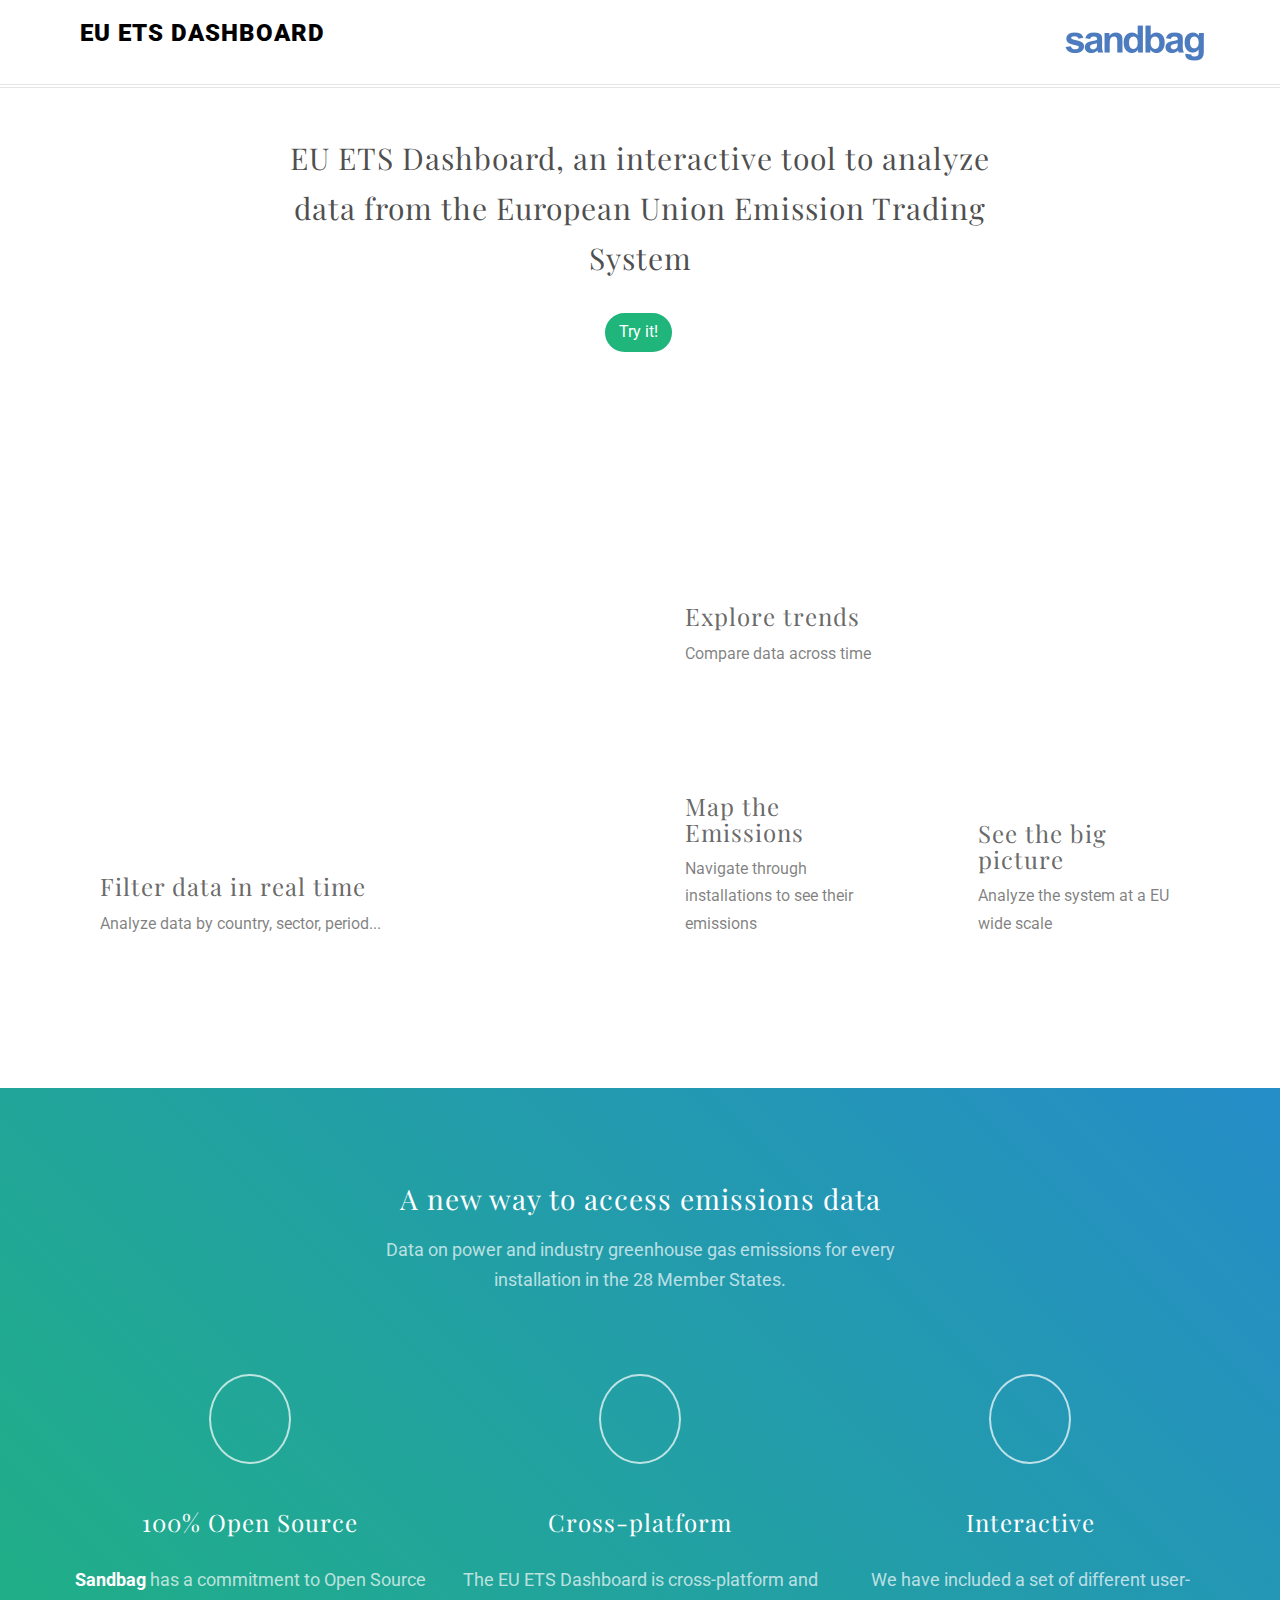
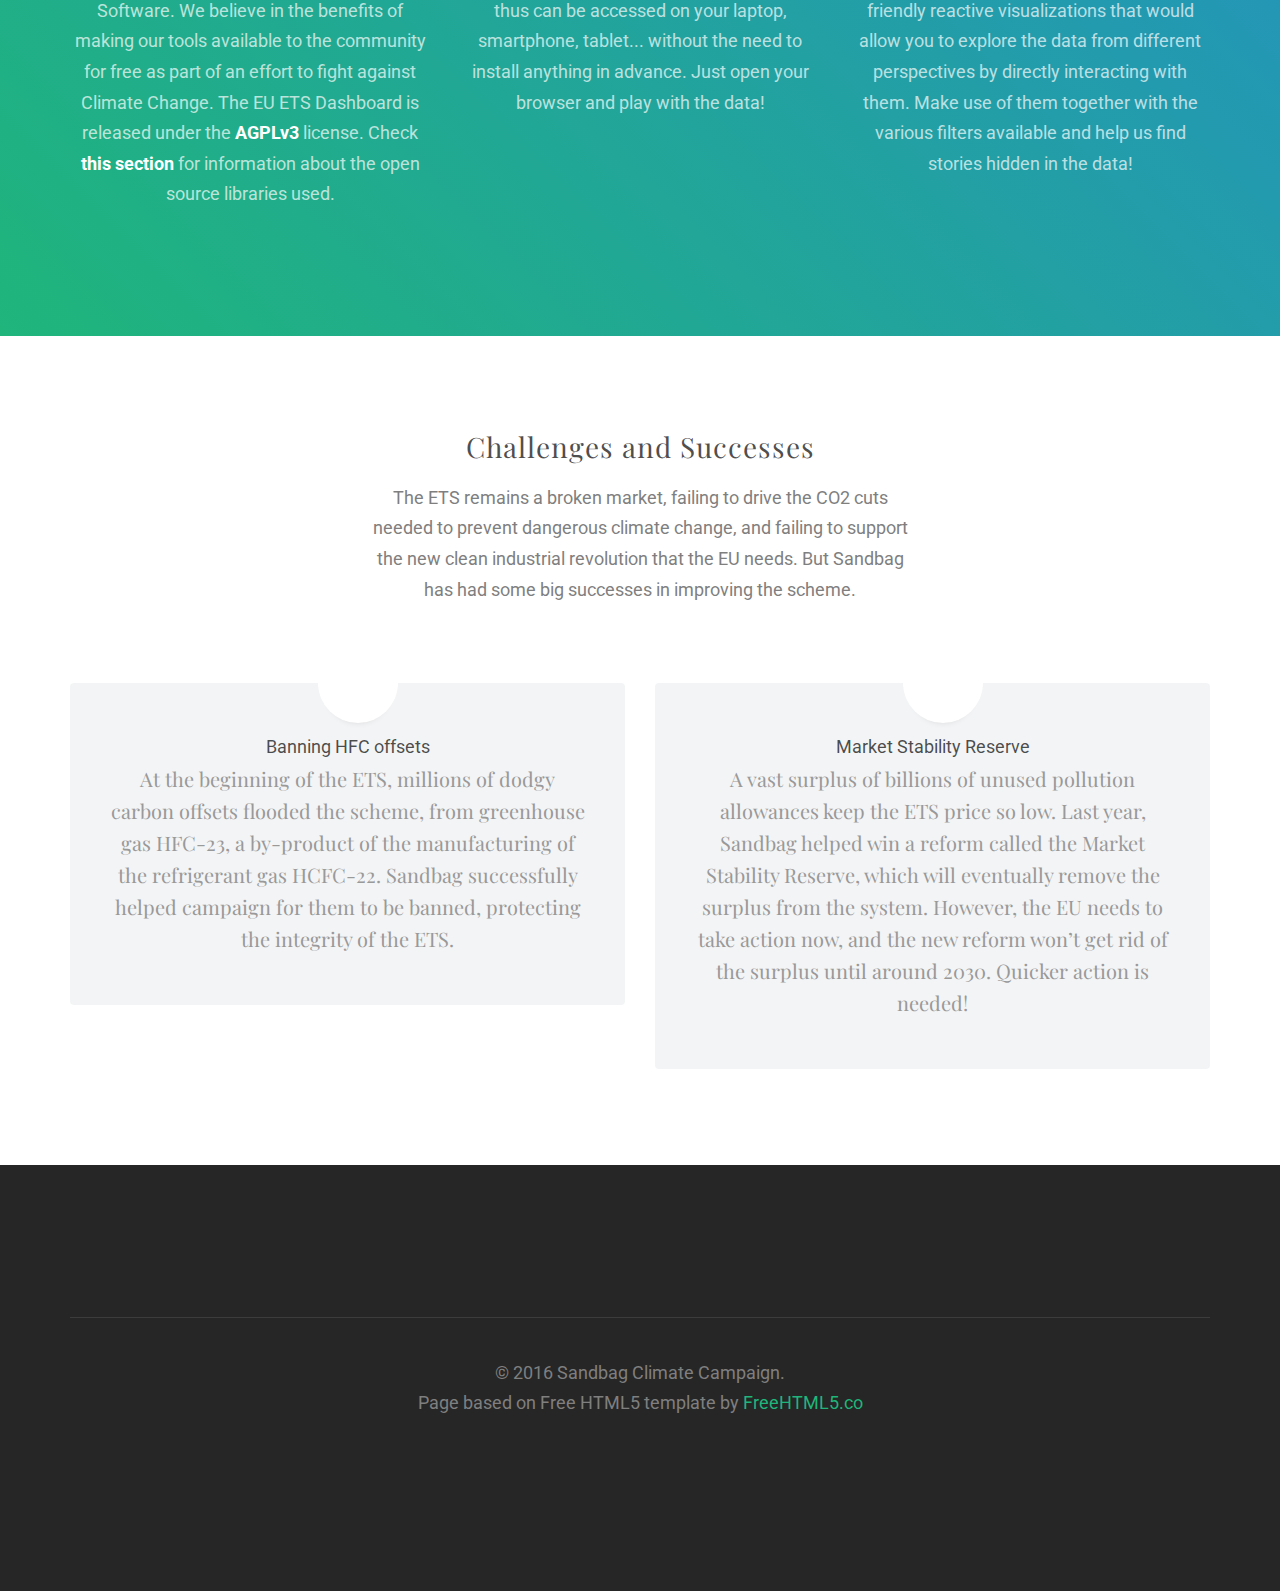
==== index.html @ cc15dbc5 "minor fix" ====
<!DOCTYPE html>
<html class="no-js">
	<head>
	<meta charset="utf-8">
	<meta http-equiv="X-UA-Compatible" content="IE=edge">
	<title>Sandbag EU ETS Dashboard</title>
	<meta name="viewport" content="width=device-width, initial-scale=1">
	<meta name="author" content="Pablo Pareja Tobes" />


  	<!-- Facebook and Twitter integration -->
	<meta property="og:title" content=""/>
	<meta property="og:image" content=""/>
	<meta property="og:url" content=""/>
	<meta property="og:site_name" content=""/>
	<meta property="og:description" content=""/>
	<meta name="twitter:title" content="" />
	<meta name="twitter:image" content="" />
	<meta name="twitter:url" content="" />
	<meta name="twitter:card" content="" />

	<!-- Place favicon.ico and apple-touch-icon.png in the root directory -->
	<link rel="shortcut icon" href="favicon.ico">

	<link href='https://fonts.googleapis.com/css?family=Roboto:400,100,300,700,900' rel='stylesheet' type='text/css'>

	<link href="https://fonts.googleapis.com/css?family=Playfair+Display:400,700" rel="stylesheet">
	
	<!-- Animate.css -->
	<link rel="stylesheet" href="./css/animate.css">
	<!-- Icomoon Icon Fonts-->
	<link rel="stylesheet" href="./css/icomoon.css">
	<!-- Simple Line Icons -->
	<link rel="stylesheet" href="./css/simple-line-icons.css">
	<!-- Bootstrap  -->
	<link rel="stylesheet" href="./css/bootstrap.css">
	<!-- Theme style  -->
	<link rel="stylesheet" href="./css/dashboard_index.css">
        
    <!-- Custom Fonts -->
    <link href="./css/font-awesome.min.css" rel="stylesheet" type="text/css">

	<!-- Modernizr JS -->
	<script src="./js/modernizr-2.6.2.min.js"></script>
	<!-- FOR IE9 below -->
	<!--[if lt IE 9]>
	<script src="js/respond.min.js"></script>
	<![endif]-->

	</head>
	<body>
	
	
	<div id="fh5co-page">
	<header id="fh5co-header" role="banner">
		<div class="container">
			<div class="header-inner">
				<h1><a href="http://sandbag-climate.github.io/EU_ETS_Dashboard.html">EU ETS Dashboard</a></h1>
				<nav role="navigation">
					<ul class="nav navbar-nav navbar-right" >
                          <a href="https://twitter.com/sandbagorguk" style="color: #0066cc;"><i class="fa fa-twitter fa-lg fa-fw"></i></a>
                          <a href="https://github.com/sandbag-climate/sandbag-climate.github.io" style="color: #0066cc;"><i class="fa fa-github fa-lg fa-fw"></i></a>
                          <a href="http://www.sandbag.org.uk"><img src="images/sandbag_logo_small.png"/></a>
                    </ul> 
				</nav>
			</div>
		</div>
	</header>
	<div id="fh5co-intro-section">
		<div class="container">
			<div class="row">
				<div class="col-md-8 col-md-offset-2 text-center">
					<h2>EU ETS Dashboard, an interactive tool to analyze data from the European Union Emission Trading System</h2>
                    <button type="button" class="btn btn-primary" onclick="window.location.href='http://sandbag-climate.github.io/EU_ETS_Dashboard.html'">Try it!</button>
				</div>
			</div>
		</div>
	</div>
	<div id="fh5co-featured-section">
		<div class="container">
			<div class="row">
				<div class="col-md-6">
					<a href="#" class="featured-grid" style="background-image: url(./images/dashboard_country_sector_chart.png);">
						<div class="desc">
							<h3>Filter data in real time</h3>
							<span>Analyze data by country, sector, period...</span>
						</div>
					</a>
				</div>
				<div class="col-md-6">
					<a href="#" class="featured-grid featured-grid-2" style="background-image: url(./images/dashboard_line_chart.png);">
						<div class="desc">
							<h3>Explore trends</h3>
							<span>Compare data across time</span>
						</div>
					</a>
					<div class="row">
						<div class="col-md-6">
							<a href="#" class="featured-grid featured-grid-2" style="background-image: url(./images/dashboard_map1.png);">
								<div class="desc">
									<h3>Map the Emissions</h3>
									<span>Navigate through installations to see their emissions</span>
								</div>
							</a>
						</div>
						<div class="col-md-6">
							<a href="#" class="featured-grid featured-grid-2" style="background-image: url(./images/dashboard_eu_wide_chart.png);">
								<div class="desc">
									<h3>See the big picture</h3>
									<span>Analyze the system at a EU wide scale</span>
								</div>
							</a>
						</div>
					</div>
				</div>
			</div>
		</div>
	</div>
	<div id="fh5co-services-section">
		<div class="container">
			<div class="row">
				<div class="col-md-6 col-md-offset-3 text-center fh5co-heading">
					<h2>A new way to access emissions data</h2>
					<p>Data on power and industry greenhouse gas emissions for every installation in the 28 Member States. </p>
				</div>
			</div>
			<div class="row">
				<div class="col-md-4 services-inner text-center">
					<span><i class="fa fa-users"></i></i></span>
					<h3>100% Open Source</h3>
					<p><a href="http://www.sandbag.org.uk"><strong>Sandbag</strong></a> has a commitment to Open Source Software. We believe in the benefits of making our tools available to the community for free as part of an effort to fight against Climate Change. The EU ETS Dashboard is released under the <a href="https://www.gnu.org/licenses/agpl-3.0.en.html"><strong>AGPLv3</strong></a> license.
                    Check <a href="os_technologies.html"><strong>this section</strong></a> for information about the open source libraries used.</p>
				</div>
				<div class="col-md-4 services-inner text-center">
					<span><i class="fa fa-recycle"></i></span>
					<h3>Cross-platform</h3>
					<p>The EU ETS Dashboard is cross-platform and thus can be accessed on your laptop, smartphone, tablet... without the need to install anything in advance. Just open your browser and play with the data!</p>
				</div>
				<div class="col-md-4 services-inner text-center">
					<span><i class="fa fa-hand-pointer-o"></i></span>
					<h3>Interactive</h3>
					<p>We have included a set of different user-friendly reactive visualizations that would allow you to explore the data from different perspectives by directly interacting with them. Make use of them together with the various filters available and help us find stories hidden in the data!</p>
				</div>
			</div>
		</div>
	</div>	
	<div id="fh5co-client-section">
		<div class="container">
			<div class="row">
				<div class="col-md-6 col-md-offset-3 text-center fh5co-heading">
					<h2>Challenges and Successes</h2>
					<p>The ETS remains a broken market, failing to drive the CO2 cuts needed to prevent dangerous climate change, and failing to support the new clean industrial revolution that the EU needs. But Sandbag has had some big successes in improving the scheme.</p>
				</div>
			</div>
			<div class="row">
				<div class="col-md-6 text-center">
					<div class="testimony">
						<span class="quote"><i class="icon-quote-right"></i></span>
						<blockquote>
                            <span>Banning HFC offsets</span>
							<p>At the beginning of the ETS, millions of dodgy carbon offsets flooded the scheme, from greenhouse gas HFC-23, a by-product of the manufacturing of the refrigerant gas HCFC-22. Sandbag successfully helped campaign for them to be banned, protecting the integrity of the ETS.</p>						
						</blockquote>
					</div>
				</div>
				<div class="col-md-6 text-center">
					<div class="testimony">
						<span class="quote"><i class="icon-quote-right"></i></span>
						<blockquote>
                            <span>Market Stability Reserve</span>
							<p>A vast surplus of billions of unused pollution allowances keep the ETS price so low. Last year, Sandbag helped win a reform called the Market Stability Reserve, which will eventually remove the surplus from the system. However, the EU needs to take action now, and the new reform won’t get rid of the surplus until around 2030. Quicker action is needed!</p>							
						</blockquote>
					</div>
				</div>
			</div>
		</div>
	</div>
	
	<footer id="fh5co-footer" role="contentinfo">
	
		<div class="container">		
			
			<div class="col-md-12 fh5co-copyright text-center">
                <p>&copy; 2016 Sandbag Climate Campaign.<span>Page based on Free HTML5 template by <a href="http://freehtml5.co/" target="_blank">FreeHTML5.co</a></span></p>	
			</div>
			
		</div>
	</footer>
	</div>
	
	
	<!-- jQuery -->
	<script src="./js/jquery-1.9.1.min.js"></script>
	<!-- jQuery Easing -->
	<script src="./js/jquery.easing.1.3.js"></script>
	<!-- Bootstrap -->
	<script src="./js/bootstrap.js"></script>
	<!-- Waypoints -->
	<script src="./js/jquery.waypoints.min.js"></script>

    <script>
        ;(function () {

        'use strict';



        var isMobile = {
            Android: function() {
                return navigator.userAgent.match(/Android/i);
            },
                BlackBerry: function() {
                return navigator.userAgent.match(/BlackBerry/i);
            },
                iOS: function() {
                return navigator.userAgent.match(/iPhone|iPad|iPod/i);
            },
                Opera: function() {
                return navigator.userAgent.match(/Opera Mini/i);
            },
                Windows: function() {
                return navigator.userAgent.match(/IEMobile/i);
            },
                any: function() {
                return (isMobile.Android() || isMobile.BlackBerry() || isMobile.iOS() || isMobile.Opera() || isMobile.Windows());
            }
        };

        var fullHeight = function() {

            if ( !isMobile.any() ) {
                $('.js-fullheight').css('height', $(window).height());
                $(window).resize(function(){
                    $('.js-fullheight').css('height', $(window).height());
                });
            }

        };


        var centerBlock = function() {
            $('.fh5co-section-with-image .fh5co-box').css('margin-top', -($('.fh5co-section-with-image .fh5co-box').outerHeight()/2));
            $(window).resize(function(){
                $('.fh5co-section-with-image .fh5co-box').css('margin-top', -($('.fh5co-section-with-image .fh5co-box').outerHeight()/2));
            });
        };

        var responseHeight = function() {
            setTimeout(function(){
                $('.js-responsive > .v-align').css('height', $('.js-responsive > img').height());
            }, 1);

            $(window).resize(function(){
                setTimeout(function(){
                    $('.js-responsive > .v-align').css('height', $('.js-responsive > img').height());
                }, 1);
            })
        };


        var mobileMenuOutsideClick = function() {

            $(document).click(function (e) {
            var container = $("#fh5co-offcanvas, .js-fh5co-nav-toggle");
            if (!container.is(e.target) && container.has(e.target).length === 0) {

                if ( $('body').hasClass('offcanvas-visible') ) {

                    $('body').removeClass('offcanvas-visible');
                    $('.js-fh5co-nav-toggle').removeClass('active');

                }


            }
            });

        };


        var offcanvasMenu = function() {
            $('body').prepend('<div id="fh5co-offcanvas" />');
            $('#fh5co-offcanvas').prepend('<ul id="fh5co-side-links">');
            $('body').prepend('<a href="#" class="js-fh5co-nav-toggle fh5co-nav-toggle"><i></i></a>');
            $('#fh5co-offcanvas').append($('#fh5co-header nav').clone());
        };


        var burgerMenu = function() {

            $('body').on('click', '.js-fh5co-nav-toggle', function(event){
                var $this = $(this);

                $('body').toggleClass('fh5co-overflow offcanvas-visible');
                $this.toggleClass('active');
                event.preventDefault();

            });

            $(window).resize(function() {
                if ( $('body').hasClass('offcanvas-visible') ) {
                $('body').removeClass('offcanvas-visible');
                $('.js-fh5co-nav-toggle').removeClass('active');
               }
            });

            $(window).scroll(function(){
                if ( $('body').hasClass('offcanvas-visible') ) {
                $('body').removeClass('offcanvas-visible');
                $('.js-fh5co-nav-toggle').removeClass('active');
               }
            });

        };


        var toggleBtnColor = function() {
            if ( $('#fh5co-hero').length > 0 ) {	
                $('#fh5co-hero').waypoint( function( direction ) {
                    if( direction === 'down' ) {
                        $('.fh5co-nav-toggle').addClass('dark');
                    }
                } , { offset: - $('#fh5co-hero').height() } );

                $('#fh5co-hero').waypoint( function( direction ) {
                    if( direction === 'up' ) {
                        $('.fh5co-nav-toggle').removeClass('dark');
                    }
                } , { 
                    offset:  function() { return -$(this.element).height() + 0; }
                } );
            }
        };



        var contentWayPoint = function() {
            var i = 0;
            $('.animate-box').waypoint( function( direction ) {

                if( direction === 'down' && !$(this.element).hasClass('animated') ) {

                    i++;

                    $(this.element).addClass('item-animate');
                    setTimeout(function(){

                        $('body .animate-box.item-animate').each(function(k){
                            var el = $(this);
                            setTimeout( function () {
                                var effect = el.data('animate-effect');
                                if ( effect === 'fadeIn') {
                                    el.addClass('fadeIn animated');
                                } else if ( effect === 'fadeInLeft') {
                                    el.addClass('fadeInLeft animated');
                                } else if ( effect === 'fadeInRight') {
                                    el.addClass('fadeInRight animated');
                                } else {
                                    el.addClass('fadeInUp animated');
                                }

                                el.removeClass('item-animate');
                            },  k * 200, 'easeInOutExpo' );
                        });

                    }, 100);

                }

            } , { offset: '85%' } );
        };




        $(function(){
            fullHeight();
            centerBlock();
            responseHeight()
            mobileMenuOutsideClick();
            offcanvasMenu();
            burgerMenu();
            toggleBtnColor();
            contentWayPoint();
        });
            
        //---Google Analytics----
          (function(i,s,o,g,r,a,m){i['GoogleAnalyticsObject']=r;i[r]=i[r]||function(){
          (i[r].q=i[r].q||[]).push(arguments)},i[r].l=1*new Date();a=s.createElement(o),
          m=s.getElementsByTagName(o)[0];a.async=1;a.src=g;m.parentNode.insertBefore(a,m)
          })(window,document,'script','https://www.google-analytics.com/analytics.js','ga');

          ga('create', 'UA-81304709-1', 'auto');
          ga('send', 'pageview');
        //-------------------------------


    }());    
    </script>
	</body>
</html>
---- css/dashboard_index.css ----
@font-face {
  font-family: 'icomoon';
  src: url("../fonts/icomoon/icomoon.eot?srf3rx");
  src: url("../fonts/icomoon/icomoon.eot?srf3rx#iefix") format("embedded-opentype"), url("../fonts/icomoon/icomoon.ttf?srf3rx") format("truetype"), url("../fonts/icomoon/icomoon.woff?srf3rx") format("woff"), url("../fonts/icomoon/icomoon.svg?srf3rx#icomoon") format("svg");
  font-weight: normal;
  font-style: normal;
}
/* =======================================================
*
* 	Template Style 
*	Edit this section
*
* ======================================================= */
body {
  font-family: "Roboto", Arial, sans-serif;
  font-weight: 400;
  font-size: 16px;
  line-height: 1.7;
  color: #7f7f7f;
  background: #fff;
  height: 100%;
  position: relative;
}

a {
  color: #1FB57B;
  -webkit-transition: 0.5s;
  -o-transition: 0.5s;
  transition: 0.5s;
}
a:hover, a:active, a:focus {
  color: #1FB57B;
  outline: none;
}

p {
  margin-bottom: 30px;
  font-size: 18px;
  font-weight: 400;
}

h1, h2, h3, h4, h5, h6, figure {
  color: rgba(0, 0, 0, 0.7);
  font-family: "Playfair Display", Arial, serif;
  font-weight: 400;
  margin: 0 0 30px 0;
  letter-spacing: 1px;
}

::-webkit-selection {
  color: #fff;
  background: #1FB57B;
}

::-moz-selection {
  color: #fff;
  background: #1FB57B;
}

::selection {
  color: #fff;
  background: #1FB57B;
}

.btn {
  margin-right: 4px;
  margin-bottom: 4px;
  font-family: "Roboto", Arial, sans-serif;
  font-size: 16px;
  font-weight: 400;
  -webkit-border-radius: 30px;
  -moz-border-radius: 30px;
  -ms-border-radius: 30px;
  border-radius: 30px;
  -webkit-transition: 0.5s;
  -o-transition: 0.5s;
  transition: 0.5s;
}
.btn.btn-md {
  padding: 10px 20px !important;
}
.btn.btn-lg {
  padding: 18px 36px !important;
}
.btn:hover, .btn:active, .btn:focus {
  box-shadow: none !important;
  outline: none !important;
}

.btn-primary {
  background: #1FB57B;
  color: #fff;
  border: 2px solid #1FB57B;
}
.btn-primary:hover, .btn-primary:focus, .btn-primary:active {
  background: #23cb8a !important;
  border-color: #23cb8a !important;
}
.btn-primary.btn-outline {
  background: transparent;
  color: #1FB57B;
  border: 2px solid #1FB57B;
}
.btn-primary.btn-outline:hover, .btn-primary.btn-outline:focus, .btn-primary.btn-outline:active {
  background: #1FB57B;
  color: #fff;
}

.btn-success {
  background: #5cb85c;
  color: #fff;
  border: 2px solid #5cb85c;
}
.btn-success:hover, .btn-success:focus, .btn-success:active {
  background: #4cae4c !important;
  border-color: #4cae4c !important;
}
.btn-success.btn-outline {
  background: transparent;
  color: #5cb85c;
  border: 2px solid #5cb85c;
}
.btn-success.btn-outline:hover, .btn-success.btn-outline:focus, .btn-success.btn-outline:active {
  background: #5cb85c;
  color: #fff;
}

.btn-info {
  background: #5bc0de;
  color: #fff;
  border: 2px solid #5bc0de;
}
.btn-info:hover, .btn-info:focus, .btn-info:active {
  background: #46b8da !important;
  border-color: #46b8da !important;
}
.btn-info.btn-outline {
  background: transparent;
  color: #5bc0de;
  border: 2px solid #5bc0de;
}
.btn-info.btn-outline:hover, .btn-info.btn-outline:focus, .btn-info.btn-outline:active {
  background: #5bc0de;
  color: #fff;
}

.btn-warning {
  background: #f0ad4e;
  color: #fff;
  border: 2px solid #f0ad4e;
}
.btn-warning:hover, .btn-warning:focus, .btn-warning:active {
  background: #eea236 !important;
  border-color: #eea236 !important;
}
.btn-warning.btn-outline {
  background: transparent;
  color: #f0ad4e;
  border: 2px solid #f0ad4e;
}
.btn-warning.btn-outline:hover, .btn-warning.btn-outline:focus, .btn-warning.btn-outline:active {
  background: #f0ad4e;
  color: #fff;
}

.btn-danger {
  background: #d9534f;
  color: #fff;
  border: 2px solid #d9534f;
}
.btn-danger:hover, .btn-danger:focus, .btn-danger:active {
  background: #d43f3a !important;
  border-color: #d43f3a !important;
}
.btn-danger.btn-outline {
  background: transparent;
  color: #d9534f;
  border: 2px solid #d9534f;
}
.btn-danger.btn-outline:hover, .btn-danger.btn-outline:focus, .btn-danger.btn-outline:active {
  background: #d9534f;
  color: #fff;
}

.btn-outline {
  background: none;
  border: 2px solid gray;
  font-size: 16px;
  -webkit-transition: 0.3s;
  -o-transition: 0.3s;
  transition: 0.3s;
}
.btn-outline:hover, .btn-outline:focus, .btn-outline:active {
  box-shadow: none;
}

.btn.with-arrow {
  position: relative;
  -webkit-transition: 0.3s;
  -o-transition: 0.3s;
  transition: 0.3s;
}
.btn.with-arrow i {
  visibility: hidden;
  opacity: 0;
  position: absolute;
  right: 0px;
  top: 50%;
  margin-top: -8px;
  -webkit-transition: 0.2s;
  -o-transition: 0.2s;
  transition: 0.2s;
}
.btn.with-arrow:hover {
  padding-right: 50px;
}
.btn.with-arrow:hover i {
  color: #fff;
  right: 18px;
  visibility: visible;
  opacity: 1;
}

.form-control {
  box-shadow: none;
  background: transparent;
  border: 2px solid rgba(0, 0, 0, 0.1);
  height: 54px;
  font-size: 18px;
  font-weight: 300;
}
.form-control:active, .form-control:focus {
  outline: none;
  box-shadow: none;
  border-color: #1FB57B;
}

.fh5co-social {
  padding: 0;
  margin: 0;
}
.fh5co-social li {
  padding: 0;
  margin: 0;
  list-style: none;
  display: -moz-inline-stack;
  display: inline-block;
  zoom: 1;
  *display: inline;
}
.fh5co-social li a {
  font-size: 22px;
  color: #fff;
  padding: 0;
  margin: 0;
  padding: 2px;
  display: -moz-inline-stack;
  display: inline-block;
  zoom: 1;
  *display: inline;
  -webkit-border-radius: 4px;
  -moz-border-radius: 4px;
  -ms-border-radius: 4px;
  border-radius: 4px;
}
.fh5co-social li a:hover {
  color: #1FB57B;
}
.fh5co-social li a:hover, .fh5co-social li a:active, .fh5co-social li a:focus {
  outline: none;
  text-decoration: none;
}

@media screen and (max-width: 480px) {
  .col-xxs-12 {
    float: none;
    width: 100%;
  }
}

.row-bottom-padded-lg {
  padding-bottom: 7em;
}
@media screen and (max-width: 768px) {
  .row-bottom-padded-lg {
    padding-bottom: 1em;
  }
}

.row-bottom-padded-md {
  padding-bottom: 4em;
}
@media screen and (max-width: 768px) {
  .row-bottom-padded-md {
    padding-bottom: 1em;
  }
}

.row-bottom-padded-sm {
  padding-bottom: 1em;
}
@media screen and (max-width: 768px) {
  .row-bottom-padded-sm {
    padding-bottom: 1em;
  }
}

#fh5co-header {
  padding: 10px 0;
  width: 100%;
  margin: 0;
  border-bottom: 1px solid rgba(0, 0, 0, 0.1);
  position: relative;
}
#fh5co-header:after {
  position: absolute;
  bottom: -4px;
  left: 0;
  right: 0;
  content: '';
  border-bottom: 1px solid rgba(0, 0, 0, 0.1);
}
@media screen and (max-width: 768px) {
  #fh5co-header {
    margin: 0px 0 0 0;
  }
}
/*#fh5co-header .header-inner {
  float: left;
  width: 100%;
}*/
#fh5co-header h1 {
  float: left;
  padding: 10px;
  font-weight: 900;
  font-size: 24px;
  margin-bottom: 0;
  text-transform: uppercase;
  font-family: "Roboto", Arial, sans-serif;
}
#fh5co-header h1 i {
  color: #1FB57B;
}
#fh5co-header h1 a {
  color: black;
}
#fh5co-header h1 a > span {
  color: #1FB57B;
}
#fh5co-header h1 a:hover, #fh5co-header h1 a:active, #fh5co-header h1 a:focus {
  text-decoration: none;
  outline: none;
}
#fh5co-header nav {
  float: right;
  padding: 0;
}
@media screen and (max-width: 768px) {
  #fh5co-header nav {
    display: none;
  }
}
#fh5co-header nav ul {
  padding: 0;
  margin: 0 0 0 0;
}
#fh5co-header nav ul li {
  padding: 0;
  margin: 0;
  list-style: none;
  display: -moz-inline-stack;
  display: inline-block;
  zoom: 1;
  *display: inline;
}
#fh5co-header nav ul li a {
  color: rgba(0, 0, 0, 0.5);
  font-size: 16px;
  padding: 12px 15px;
  position: relative;
  -webkit-transition: 0.2s;
  -o-transition: 0.2s;
  transition: 0.2s;
}
#fh5co-header nav ul li a i {
  line-height: 0;
  font-size: 20px;
  position: relative;
  top: 3px;
}
#fh5co-header nav ul li a:hover {
  text-decoration: none;
  color: black;
}
#fh5co-header nav ul li a.active, #fh5co-header nav ul li a:focus {
  outline: none;
  text-decoration: none;
  color: white;
  background: #1FB57B;
  -webkit-border-radius: 40px;
  -moz-border-radius: 40px;
  -ms-border-radius: 40px;
  border-radius: 40px;
}
#fh5co-header nav ul li.cta {
  margin-left: 20px;
}
#fh5co-header nav ul li.cta a {
  padding-left: 16px !important;
  padding-right: 16px !important;
  padding-top: 7px !important;
  padding-bottom: 7px !important;
  border: 2px solid #1fb57b;
  color: #1FB57B;
  -webkit-border-radius: 30px;
  -moz-border-radius: 30px;
  -ms-border-radius: 30px;
  border-radius: 30px;
}
#fh5co-header nav ul li.cta a:hover {
  color: #fff;
  background: #1FB57B;
}
#fh5co-header nav ul li.cta a:hover:after {
  display: none;
}
#fh5co-header nav ul li.active a {
  text-decoration: none;
  color: rgba(0, 0, 0, 0.8);
}
#fh5co-header nav ul li.active a:after {
  visibility: visible;
  -webkit-transform: scaleX(1);
  -moz-transform: scaleX(1);
  -ms-transform: scaleX(1);
  -o-transform: scaleX(1);
  transform: scaleX(1);
}

.fh5co-heading {
  margin-bottom: 3em;
}
.fh5co-heading h2 {
  margin-bottom: 20px;
  font-weight: 400;
  font-size: 28px;
}

.fh5co-grey-bg-section {
  background: rgba(45, 64, 89, 0.06);
}

#fh5co-featured-section,
#fh5co-intro-section,
#fh5co-services-section,
#fh5co-blog-section,
#fh5co-client-section,
#fh5co-work-section,
#fh5co-main-services-section,
#fh5co-about-section,
#fh5co-contact-section {
  padding-bottom: 6em;
}
@media screen and (max-width: 768px) {
  #fh5co-featured-section,
  #fh5co-intro-section,
  #fh5co-services-section,
  #fh5co-blog-section,
  #fh5co-client-section,
  #fh5co-work-section,
  #fh5co-main-services-section,
  #fh5co-about-section,
  #fh5co-contact-section {
    padding: 3em 0;
  }
}

#fh5co-services-section,
#fh5co-blog-section,
#fh5co-client-section,
#fh5co-work-section,
#fh5co-main-services-section,
#fh5co-about-section,
#fh5co-contact-section {
  padding-top: 6em;
}

#fh5co-intro-section {
  padding-top: 3em;
}
#fh5co-intro-section h2 {
  font-weight: 400;
  font-size: 30px;
  font-family: "Playfair Display", Arial, serif;
  letter-spacing: 1px;
  line-height: 50px;
}

.featured-grid, .featured-grid.featured-grid-2 {
  width: 100%;
  height: 510px;
  float: left;
  background-size: cover;
  background-position: center center;
  position: relative;
  overflow: hidden;
  -webkit-border-radius: 4px;
  -moz-border-radius: 4px;
  -ms-border-radius: 4px;
  border-radius: 4px;
}
@media screen and (max-width: 992px) {
  .featured-grid, .featured-grid.featured-grid-2 {
    margin-bottom: 30px;
    height: 400px;
  }
}
.featured-grid:after, .featured-grid.featured-grid-2:after {
  position: absolute;
  content: '';
  top: 0;
  bottom: 0;
  left: 0;
  right: 0;
  z-index: 1;
  -webkit-transition: 0.3s;
  -o-transition: 0.3s;
  transition: 0.3s;
  -webkit-border-radius: 4px;
  -moz-border-radius: 4px;
  -ms-border-radius: 4px;
  border-radius: 4px;
}
.featured-grid.featured-grid-2 {
  height: 240px;
  margin-bottom: 30px;
}
@media screen and (max-width: 992px) {
  .featured-grid.featured-grid-2 {
    height: 400px;
  }
}
.featured-grid .desc {
  position: absolute;
  bottom: -5px;
  left: 0;
  right: 0;
  padding: 30px;
  z-index: 9;
  -webkit-transition: 0.3s;
  -o-transition: 0.3s;
  transition: 0.3s;
}
.featured-grid .desc h3 {
  color: rgba(86, 86, 86, 0.9);
  margin-bottom: 10px;
}
.featured-grid .desc span {
  color: rgba(0, 0, 0, 0.5);
}
.featured-grid:hover, .featured-grid:focus {
  -webkit-box-shadow: 0px 18px 43px -7px rgba(0, 0, 0, 0.32);
  -moz-box-shadow: 0px 18px 43px -7px rgba(0, 0, 0, 0.32);
  -ms-box-shadow: 0px 18px 43px -7px rgba(0, 0, 0, 0.32);
  -o-box-shadow: 0px 18px 43px -7px rgba(0, 0, 0, 0.32);
  box-shadow: 0px 18px 43px -7px rgba(0, 0, 0, 0.32);
}
.featured-grid:hover:after, .featured-grid:focus:after {
  background: rgba(0, 0, 0, 0.3);
}
.featured-grid:hover .desc, .featured-grid:focus .desc {
  bottom: 0px;
}

.work-inner {
  background: white;
  margin-bottom: 40px;
  -webkit-box-shadow: 0px 9px 29px -9px rgba(0, 0, 0, 0.13);
  -moz-box-shadow: 0px 9px 29px -9px rgba(0, 0, 0, 0.13);
  -ms-box-shadow: 0px 9px 29px -9px rgba(0, 0, 0, 0.13);
  -o-box-shadow: 0px 9px 29px -9px rgba(0, 0, 0, 0.13);
  box-shadow: 0px 9px 29px -9px rgba(0, 0, 0, 0.13);
  overflow: hidden;
  -webkit-border-radius: 4px;
  -moz-border-radius: 4px;
  -ms-border-radius: 4px;
  border-radius: 4px;
  -webkit-transition: 0.3s;
  -o-transition: 0.3s;
  transition: 0.3s;
}
.work-inner .work-grid {
  position: relative;
  width: 100%;
  height: 300px;
  float: left;
  background-size: cover;
  background-position: center center;
  margin-bottom: 20px;
  -webkit-border-radius: 4px;
  -moz-border-radius: 4px;
  -ms-border-radius: 4px;
  border-radius: 4px;
}
.work-inner .work-grid:after {
  -webkit-transition: 0.3s;
  -o-transition: 0.3s;
  transition: 0.3s;
  font-family: 'simple-line-icons';
  position: absolute;
  top: 0;
  bottom: 0;
  left: 0;
  right: 0;
  padding-top: 130px;
  content: '\e08a';
  background: rgba(0, 0, 0, 0.5);
  opacity: 0;
  color: #fff;
  font-size: 20px;
}
.work-inner .desc {
  padding: 30px;
  z-index: 9;
  -webkit-transition: 0.3s;
  -o-transition: 0.3s;
  transition: 0.3s;
}
.work-inner .desc h3 {
  color: rgba(0, 0, 0, 0.8);
  margin-bottom: 10px;
}
.work-inner .desc h3 a {
  color: rgba(0, 0, 0, 0.8);
}
.work-inner .desc h3 a:hover {
  text-decoration: none;
  color: #1FB57B;
}
.work-inner .desc span {
  color: rgba(0, 0, 0, 0.5);
}
.work-inner:hover {
  -webkit-box-shadow: 0px 9px 43px -10px rgba(0, 0, 0, 0.17);
  -moz-box-shadow: 0px 9px 43px -10px rgba(0, 0, 0, 0.17);
  -ms-box-shadow: 0px 9px 43px -10px rgba(0, 0, 0, 0.17);
  -o-box-shadow: 0px 9px 43px -10px rgba(0, 0, 0, 0.17);
  box-shadow: 0px 9px 43px -10px rgba(0, 0, 0, 0.17);
}
.work-inner:hover .work-grid:after {
  opacity: 1;
}

#fh5co-services-section {
  position: relative;
  /* Permalink - use to edit and share this gradient: http://colorzilla.com/gradient-editor/#1fb57b+0,258dc8+100 */
  background: #1fb57b;
  /* Old browsers */
  /* IE9 SVG, needs conditional override of 'filter' to 'none' */
  background: url([data-uri]);
  background: -moz-linear-gradient(45deg, #1fb57b 0%, #258dc8 100%);
  /* FF3.6-15 */
  background: -webkit-linear-gradient(45deg, #1fb57b 0%, #258dc8 100%);
  /* Chrome10-25,Safari5.1-6 */
  background: linear-gradient(45deg, #1fb57b 0%, #258dc8 100%);
  /* W3C, IE10+, FF16+, Chrome26+, Opera12+, Safari7+ */
  filter: progid:DXImageTransform.Microsoft.gradient( startColorstr='#1fb57b', endColorstr='#258dc8',GradientType=1 );
  /* IE6-8 fallback on horizontal gradient */
}
@media screen and (max-width: 768px) {
  #fh5co-services-section .services-inner {
    margin-bottom: 60px;
  }
}
#fh5co-services-section .services-inner h3 {
  color: white;
}
#fh5co-services-section .services-inner p {
  color: rgba(255, 255, 255, 0.7);
}
#fh5co-services-section .services-inner span {
  display: block;
  margin-bottom: 45px;
}
#fh5co-services-section .services-inner span i {
  font-size: 40px;
  color: white;
  border: 2px solid rgba(255, 255, 255, 0.7);
  padding: 23px;
  -webkit-border-radius: 50%;
  -moz-border-radius: 50%;
  -ms-border-radius: 50%;
  border-radius: 50%;
}
#fh5co-services-section .fh5co-heading h2 {
  color: #fff;
}
#fh5co-services-section .fh5co-heading p {
  color: rgba(255, 255, 255, 0.7);
}

#fh5co-services-section .services-inner a {
    color: #fff;
}

#fh5co-main-services-section .services-inner {
  position: relative;
  margin-bottom: 40px;
}
@media screen and (max-width: 768px) {
  #fh5co-main-services-section .services-inner {
    margin-bottom: 60px;
  }
}
#fh5co-main-services-section .services-inner .desc {
  padding-left: 8em;
}
#fh5co-main-services-section .services-inner h3 {
  color: rgba(0, 0, 0, 0.7);
}
#fh5co-main-services-section .services-inner span {
  position: absolute;
  top: 30px;
  display: block;
  margin-bottom: 45px;
}
#fh5co-main-services-section .services-inner span i {
  font-size: 40px;
  color: #1fb57b;
  border: 2px solid #1fb57b;
  padding: 23px;
  -webkit-border-radius: 50%;
  -moz-border-radius: 50%;
  -ms-border-radius: 50%;
  border-radius: 50%;
}

.blog-inner {
  background: white;
  -webkit-box-shadow: 0px 9px 29px -9px rgba(0, 0, 0, 0.13);
  -moz-box-shadow: 0px 9px 29px -9px rgba(0, 0, 0, 0.13);
  -ms-box-shadow: 0px 9px 29px -9px rgba(0, 0, 0, 0.13);
  -o-box-shadow: 0px 9px 29px -9px rgba(0, 0, 0, 0.13);
  box-shadow: 0px 9px 29px -9px rgba(0, 0, 0, 0.13);
  overflow: hidden;
  margin-bottom: 40px;
  -webkit-border-radius: 4px;
  -moz-border-radius: 4px;
  -ms-border-radius: 4px;
  border-radius: 4px;
  -webkit-transition: 0.3s;
  -o-transition: 0.3s;
  transition: 0.3s;
}
.blog-inner img {
  -webkit-border-radius: 4px;
  -moz-border-radius: 4px;
  -ms-border-radius: 4px;
  border-radius: 4px;
}
.blog-inner .desc {
  padding: 20px;
}
.blog-inner .desc h3 {
  line-height: 28px;
}
.blog-inner .desc h3 a {
  color: rgba(0, 0, 0, 0.8);
}
.blog-inner .desc h3 a:hover, .blog-inner .desc h3 a:focus {
  text-decoration: none;
}
.blog-inner:hover {
  -webkit-box-shadow: 0px 9px 43px -10px rgba(0, 0, 0, 0.17);
  -moz-box-shadow: 0px 9px 43px -10px rgba(0, 0, 0, 0.17);
  -ms-box-shadow: 0px 9px 43px -10px rgba(0, 0, 0, 0.17);
  -o-box-shadow: 0px 9px 43px -10px rgba(0, 0, 0, 0.17);
  box-shadow: 0px 9px 43px -10px rgba(0, 0, 0, 0.17);
}

.testimony {
  background: rgba(45, 64, 89, 0.06);
  padding: 40px 20px 20px 20px;
  position: relative;
  -webkit-border-radius: 4px;
  -moz-border-radius: 4px;
  -ms-border-radius: 4px;
  border-radius: 4px;
}
@media screen and (max-width: 768px) {
  .testimony {
    margin-bottom: 60px;
  }
}
.testimony .quote {
  position: absolute;
  top: -40px;
  left: 50%;
  right: 0;
  margin-left: -30px;
}
.testimony .quote i {
  font-family: "Playfair Display", Arial, serif;
  font-size: 30px;
  width: 80px;
  height: 80px;
  padding-top: 25px;
  color: rgba(45, 64, 89, 0.3);
  position: absolute;
  left: 0;
  top: 0;
  background: white;
  -webkit-box-shadow: 0px 9px 7px -10px rgba(0, 0, 0, 0.13);
  -moz-box-shadow: 0px 9px 7px -10px rgba(0, 0, 0, 0.13);
  -ms-box-shadow: 0px 9px 7px -10px rgba(0, 0, 0, 0.13);
  -o-box-shadow: 0px 9px 7px -10px rgba(0, 0, 0, 0.13);
  box-shadow: 0px 9px 7px -10px rgba(0, 0, 0, 0.13);
  -webkit-border-radius: 50%;
  -moz-border-radius: 50%;
  -ms-border-radius: 50%;
  border-radius: 50%;
}
.testimony blockquote {
  border: none;
  position: relative;
}
.testimony blockquote p {
  font-size: 20px;
  line-height: 1.6em;
  color: #999999;
  font-family: "Playfair Display", Arial, serif;
}
.testimony blockquote span {
  color: rgba(0, 0, 0, 0.7);
}
.testimony blockquote span a {
  font-size: 16px;
}

.about-inner img {
  float: left;
  padding: 10px;
  margin-right: 30px;
  margin-bottom: 30px;
  -webkit-box-shadow: 0px 9px 29px -9px rgba(0, 0, 0, 0.13);
  -moz-box-shadow: 0px 9px 29px -9px rgba(0, 0, 0, 0.13);
  -ms-box-shadow: 0px 9px 29px -9px rgba(0, 0, 0, 0.13);
  -o-box-shadow: 0px 9px 29px -9px rgba(0, 0, 0, 0.13);
  box-shadow: 0px 9px 29px -9px rgba(0, 0, 0, 0.13);
}

.sidebar {
  float: left;
  width: 100%;
  padding-left: 2em;
  border-left: 1px solid rgba(0, 0, 0, 0.1);
}
@media screen and (max-width: 992px) {
  .sidebar {
    padding-left: 0 !important;
    border-left: none !important;
  }
}
.sidebar .side {
  margin-bottom: 40px;
}
.sidebar ul {
  margin: 0;
  padding: 0;
}
.sidebar ul li {
  font-family: "Roboto", Arial, sans-serif;
  list-style: none;
  padding: 5px 0;
}
.sidebar ul li a {
  padding-left: 15px;
  color: rgba(0, 0, 0, 0.5);
}
.sidebar ul li a:hover {
  color: #1FB57B;
  text-decoration: none;
}

.googleplus-color {
  color: #dc4e41 !important;
}

.facebook-color {
  color: #3b5998 !important;
}

.twitter-color {
  color: #55acee !important;
}

.contact-info {
  margin-bottom: 4em;
  padding: 0;
}
.contact-info li {
  list-style: none;
  margin: 0 0 20px 0;
  position: relative;
  padding-left: 40px;
}
.contact-info li i {
  position: absolute;
  top: .3em;
  left: 0;
  font-size: 22px;
  color: rgba(0, 0, 0, 0.3);
}
.contact-info li a {
  color: #1FB57B;
}

#map {
  height: 500px;
  width: 100%;
}
@media screen and (max-width: 768px) {
  #map {
    height: 400px;
  }
}
@media screen and (max-width: 480px) {
  #map {
    height: 200px;
  }
}

#fh5co-footer {
  padding: 7em 0;
  float: left;
  width: 100%;
  position: relative;
  background: #262626;
}
@media screen and (max-width: 768px) {
  #fh5co-footer {
    padding: 3em 0;
  }
}
#fh5co-footer h2, #fh5co-footer h3, #fh5co-footer h4 {
  color: rgba(255, 255, 255, 0.8);
}
#fh5co-footer h3 {
  font-size: 18px;
}
#fh5co-footer [class*="col"] {
  padding-bottom: 30px;
}
#fh5co-footer .btn {
  color: #fff;
}
#fh5co-footer .float {
  float: left;
  margin-right: 10%;
}
#fh5co-footer ul {
  padding: 0;
  margin: 0;
}
#fh5co-footer ul li {
  padding: 0;
  margin: 0 0 10px 0;
  list-style: none;
}
#fh5co-footer ul li a {
  color: rgba(255, 255, 255, 0.4);
  text-decoration: none !important;
}
#fh5co-footer ul li a:hover {
  color: #fff;
}
#fh5co-footer .fh5co-social li {
  display: block !important;
}
#fh5co-footer .fh5co-social li a {
  font-size: 16px;
}
#fh5co-footer .fh5co-social li i {
  float: left;
  font-size: 20px;
  width: 40px;
}

.fh5co-copyright {
  border-top: 1px solid rgba(255, 255, 255, 0.1);
  clear: both;
  margin-top: 40px !important;
  padding: 40px 0 0 0;
}
.fh5co-copyright span {
  display: block;
}
@media screen and (max-width: 480px) {
  .fh5co-copyright {
    text-align: left !important;
  }
  .fh5co-copyright span {
    display: inline;
  }
}

#fh5co-page {
  position: relative;
  z-index: 2;
  background: #fff;
}

#fh5co-offcanvas, .fh5co-nav-toggle, #fh5co-page {
  -webkit-transition: 0.5s;
  -o-transition: 0.5s;
  transition: 0.5s;
}

#fh5co-offcanvas, .fh5co-nav-toggle, #fh5co-page {
  position: relative;
}

#fh5co-page {
  z-index: 2;
  -webkit-transition: 0.5s;
  -o-transition: 0.5s;
  transition: 0.5s;
}
.offcanvas-visible #fh5co-page {
  -moz-transform: translateX(-275px);
  -webkit-transform: translateX(-275px);
  -ms-transform: translateX(-275px);
  -o-transform: translateX(-275px);
  transform: translateX(-275px);
}

#fh5co-offcanvas {
  display: none;
  height: 100%;
  right: 0;
  overflow-y: auto;
  position: fixed;
  z-index: 1;
  top: 0;
  width: 275px;
  background: black;
  padding: 30px;
}
@media screen and (max-width: 768px) {
  #fh5co-offcanvas {
    display: block;
  }
}
#fh5co-offcanvas ul {
  padding: 0;
  margin: 0;
}
#fh5co-offcanvas ul li {
  padding: 0;
  margin: 0 0 10px 0;
  list-style: none;
  line-height: 28px;
}
#fh5co-offcanvas ul li a {
  font-size: 18px;
  color: rgba(255, 255, 255, 0.7);
  text-decoration: none !important;
}
#fh5co-offcanvas ul li a:hover {
  color: #1FB57B;
}
#fh5co-offcanvas ul li.active a {
  color: #1FB57B;
}
#fh5co-offcanvas ul li.cta {
  margin-left: 0;
  margin-top: 20px;
  display: block;
  float: left;
}
#fh5co-offcanvas ul li.cta a {
  padding-left: 16px !important;
  padding-right: 16px !important;
  padding-top: 7px !important;
  padding-bottom: 7px !important;
  border: 2px solid rgba(255, 255, 255, 0.7);
  -webkit-border-radius: 30px;
  -moz-border-radius: 30px;
  -ms-border-radius: 30px;
  border-radius: 30px;
}
#fh5co-offcanvas ul li.cta a:hover {
  background: #fff;
  text-decoration: none;
}
#fh5co-offcanvas ul li.cta a:hover:after {
  display: none;
}

.fh5co-nav-toggle {
  cursor: pointer;
  text-decoration: none;
}
.fh5co-nav-toggle.active i::before, .fh5co-nav-toggle.active i::after {
  background: #fff;
}
.fh5co-nav-toggle.dark.active i::before, .fh5co-nav-toggle.dark.active i::after {
  background: #fff;
}
.fh5co-nav-toggle:hover, .fh5co-nav-toggle:focus, .fh5co-nav-toggle:active {
  outline: none;
  border-bottom: none !important;
}
.fh5co-nav-toggle i {
  position: relative;
  display: -moz-inline-stack;
  display: inline-block;
  zoom: 1;
  *display: inline;
  width: 30px;
  height: 2px;
  color: #fff;
  font: bold 14px/.4 Helvetica;
  text-transform: uppercase;
  text-indent: -55px;
  background: #000;
  transition: all .2s ease-out;
}
.fh5co-nav-toggle i::before, .fh5co-nav-toggle i::after {
  content: '';
  width: 30px;
  height: 2px;
  background: #000;
  position: absolute;
  left: 0;
  -webkit-transition: 0.2s;
  -o-transition: 0.2s;
  transition: 0.2s;
}
.fh5co-nav-toggle.dark i {
  position: relative;
  color: #000;
  background: #000;
  transition: all .2s ease-out;
}
.fh5co-nav-toggle.dark i::before, .fh5co-nav-toggle.dark i::after {
  background: #000;
  -webkit-transition: 0.2s;
  -o-transition: 0.2s;
  transition: 0.2s;
}

.fh5co-nav-toggle i::before {
  top: -7px;
}

.fh5co-nav-toggle i::after {
  bottom: -7px;
}

.fh5co-nav-toggle:hover i::before {
  top: -10px;
}

.fh5co-nav-toggle:hover i::after {
  bottom: -10px;
}

.fh5co-nav-toggle.active i {
  background: transparent;
}

.fh5co-nav-toggle.active i::before {
  top: 0;
  -webkit-transform: rotateZ(45deg);
  -moz-transform: rotateZ(45deg);
  -ms-transform: rotateZ(45deg);
  -o-transform: rotateZ(45deg);
  transform: rotateZ(45deg);
}

.fh5co-nav-toggle.active i::after {
  bottom: 0;
  -webkit-transform: rotateZ(-45deg);
  -moz-transform: rotateZ(-45deg);
  -ms-transform: rotateZ(-45deg);
  -o-transform: rotateZ(-45deg);
  transform: rotateZ(-45deg);
}

.fh5co-nav-toggle {
  position: fixed;
  top: 40px;
  right: 20px;
  z-index: 9999;
  display: block;
  margin: 0 auto;
  display: none;
  cursor: pointer;
}
@media screen and (max-width: 768px) {
  .fh5co-nav-toggle {
    display: block;
    top: 40px;
  }
}

.js .animate-box {
  opacity: 0;
}

/*# sourceMappingURL=style.css.map */
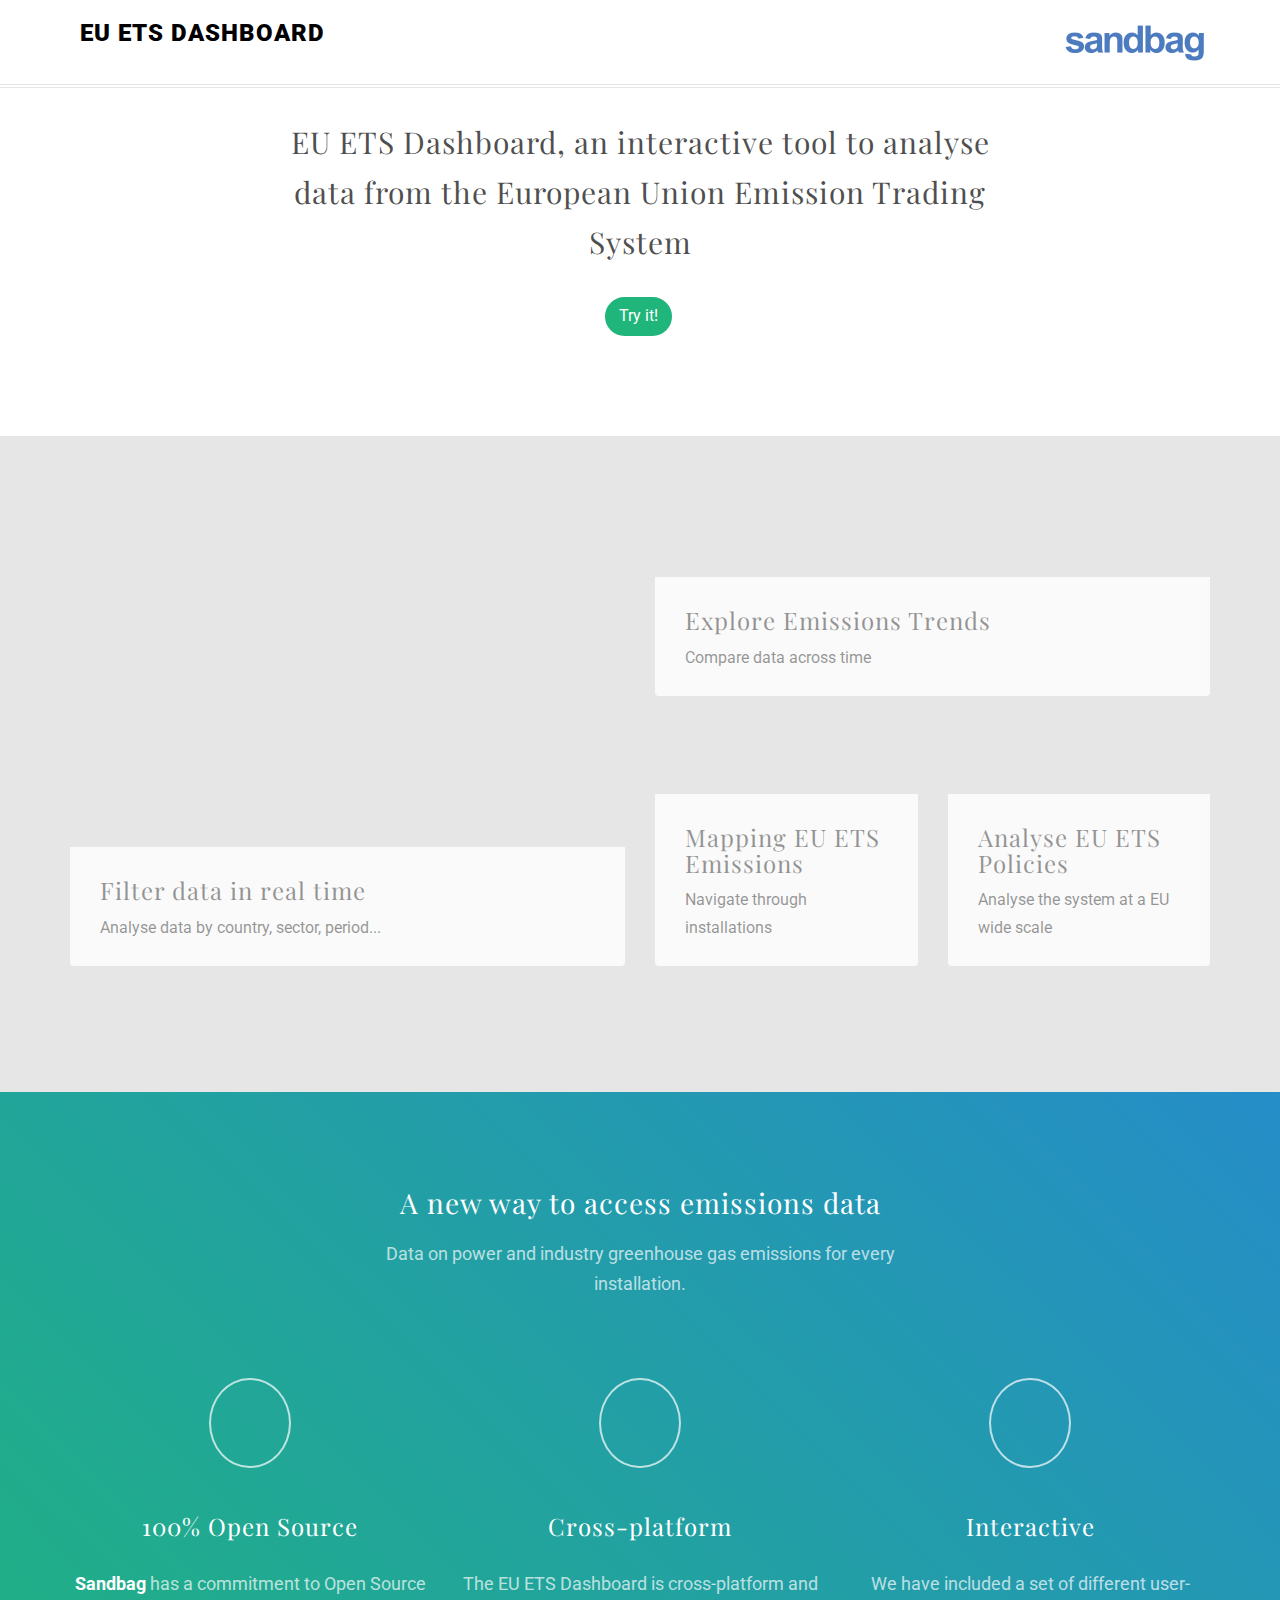
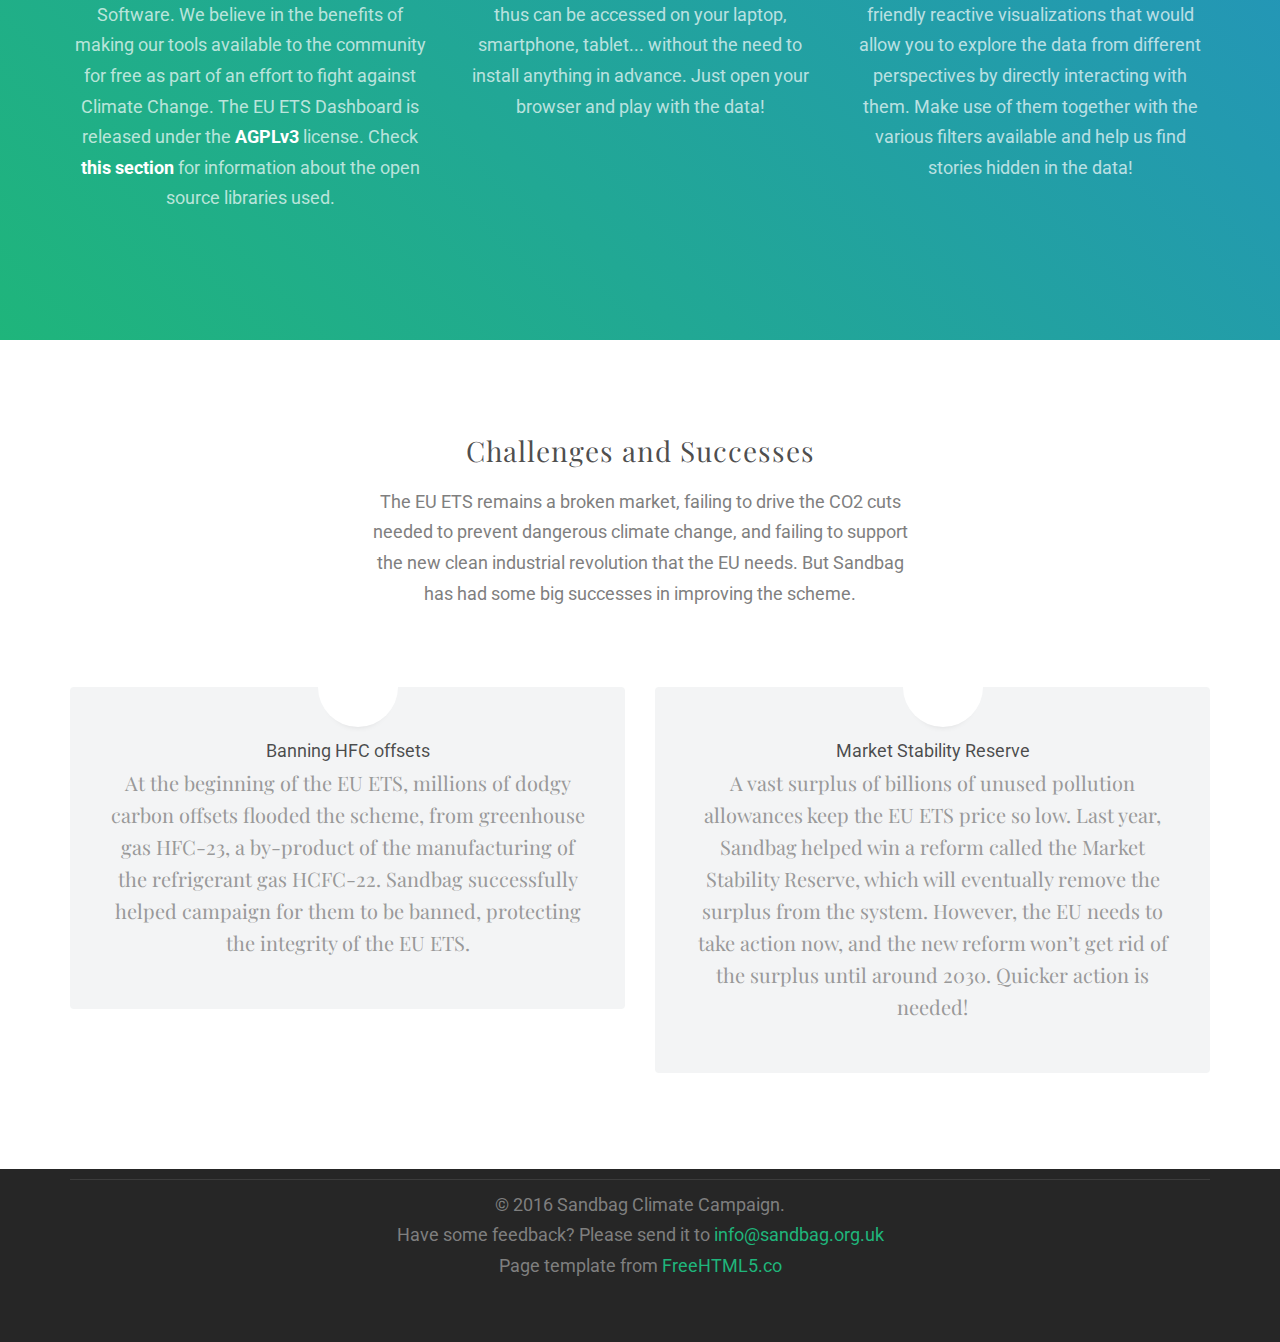
==== commit 3129e4bc: "minor changes to website" ====
--- a/index.html
+++ b/index.html
@@ -6,18 +6,20 @@
 	<meta http-equiv="X-UA-Compatible" content="IE=edge">
 	<title>Sandbag EU ETS Dashboard</title>
 	<meta name="viewport" content="width=device-width, initial-scale=1">
+    <meta name="description" content="EU ETS Dashboard, a tool that provides a user-friendly access to emission trading data extracted from the European Union Transaction Log (EUTL) together with other data integrated by Sandbag's team (e.g. auction data and a more meaningful sectors aggregation). " />
+	<meta name="keywords" content="climate change, sandbag, d3.js, data visualization, html5, css3, interactive , responsive, dimple.js, leaflet, emissions trading system, ets, open source, agpl" />
 	<meta name="author" content="Pablo Pareja Tobes" />
 
 
   	<!-- Facebook and Twitter integration -->
 	<meta property="og:title" content=""/>
 	<meta property="og:image" content=""/>
-	<meta property="og:url" content=""/>
-	<meta property="og:site_name" content=""/>
-	<meta property="og:description" content=""/>
-	<meta name="twitter:title" content="" />
+	<meta property="og:url" content="http://sandbag-climate.githug.io"/>
+	<meta property="og:site_name" content="EU ETS Dashboard"/>
+	<meta property="og:description" content="EU ETS Dashboard, a tool that provides a user-friendly access to emission trading data extracted from the European Union Transaction Log (EUTL) together with other data integrated by Sandbag's team (e.g. auction data and a more meaningful sectors aggregation). "/>
+	<meta name="twitter:title" content="Sandbag Climate Campaign" />
 	<meta name="twitter:image" content="" />
-	<meta name="twitter:url" content="" />
+	<meta name="twitter:url" content="https://twitter.com/sandbagorguk" />
 	<meta name="twitter:card" content="" />
 
 	<!-- Place favicon.ico and apple-touch-icon.png in the root directory -->
@@ -56,11 +58,12 @@
 	<header id="fh5co-header" role="banner">
 		<div class="container">
 			<div class="header-inner">
-				<h1><a href="http://sandbag-climate.github.io/EU_ETS_Dashboard.html">EU ETS Dashboard</a></h1>
+				<h1><a href="http://sandbag-climate.github.io">EU ETS Dashboard</a></h1>
 				<nav role="navigation">
 					<ul class="nav navbar-nav navbar-right" >
-                          <a href="https://twitter.com/sandbagorguk" style="color: #0066cc;"><i class="fa fa-twitter fa-lg fa-fw"></i></a>
-                          <a href="https://github.com/sandbag-climate/sandbag-climate.github.io" style="color: #0066cc;"><i class="fa fa-github fa-lg fa-fw"></i></a>
+                          <a href="https://twitter.com/sandbagorguk" style="color: #0066cc;" title="Sandbag Twitter"><i class="fa fa-twitter fa-lg fa-fw"></i></a>
+                          <a href="https://github.com/sandbag-climate/sandbag-climate.github.io" title="Github repository" style="color: #0066cc;"><i class="fa fa-github fa-lg fa-fw"></i></a>
+                          <a href="http://sandbag-climate.github.io/EU_ETS_Dashboard.html?goto=contact" title="Contact us" style="color: #0066cc;"><i class="fa fa-envelope fa-md fa-fw"></i></a>
                           <a href="http://www.sandbag.org.uk"><img src="images/sandbag_logo_small.png"/></a>
                     </ul> 
 				</nav>
@@ -71,7 +74,7 @@
 		<div class="container">
 			<div class="row">
 				<div class="col-md-8 col-md-offset-2 text-center">
-					<h2>EU ETS Dashboard, an interactive tool to analyze data from the European Union Emission Trading System</h2>
+					<h2>EU ETS Dashboard, an interactive tool to analyse data from the European Union Emission Trading System</h2>
                     <button type="button" class="btn btn-primary" onclick="window.location.href='http://sandbag-climate.github.io/EU_ETS_Dashboard.html'">Try it!</button>
 				</div>
 			</div>
@@ -81,34 +84,34 @@
 		<div class="container">
 			<div class="row">
 				<div class="col-md-6">
-					<a href="#" class="featured-grid" style="background-image: url(./images/dashboard_country_sector_chart.png);">
+					<a href="filter_data_dashboard.html" class="featured-grid" style="background-image: url(./images/dashboard_country_sector_chart.png);">
 						<div class="desc">
 							<h3>Filter data in real time</h3>
-							<span>Analyze data by country, sector, period...</span>
+							<span>Analyse data by country, sector, period...</span>
 						</div>
 					</a>
 				</div>
 				<div class="col-md-6">
-					<a href="#" class="featured-grid featured-grid-2" style="background-image: url(./images/dashboard_line_chart.png);">
+					<a href="explore_trends_dashboard.html" class="featured-grid featured-grid-2" style="background-image: url(./images/dashboard_line_chart.png);">
 						<div class="desc">
-							<h3>Explore trends</h3>
+							<h3>Explore Emissions Trends</h3>
 							<span>Compare data across time</span>
 						</div>
 					</a>
 					<div class="row">
 						<div class="col-md-6">
-							<a href="#" class="featured-grid featured-grid-2" style="background-image: url(./images/dashboard_map1.png);">
+							<a href="map_the_emissions_dashboard.html" class="featured-grid featured-grid-2" style="background-image: url(./images/dashboard_map1.png);">
 								<div class="desc">
-									<h3>Map the Emissions</h3>
-									<span>Navigate through installations to see their emissions</span>
+									<h3>Mapping EU ETS Emissions</h3>
+									<span>Navigate through installations</span>
 								</div>
 							</a>
 						</div>
 						<div class="col-md-6">
-							<a href="#" class="featured-grid featured-grid-2" style="background-image: url(./images/dashboard_eu_wide_chart.png);">
+							<a href="./big_picture_dashboard.html" class="featured-grid featured-grid-2" style="background-image: url(./images/dashboard_eu_wide_chart.png);">
 								<div class="desc">
-									<h3>See the big picture</h3>
-									<span>Analyze the system at a EU wide scale</span>
+									<h3>Analyse EU ETS Policies</h3>
+									<span>Analyse the system at a EU wide scale</span>
 								</div>
 							</a>
 						</div>
@@ -122,15 +125,15 @@
 			<div class="row">
 				<div class="col-md-6 col-md-offset-3 text-center fh5co-heading">
 					<h2>A new way to access emissions data</h2>
-					<p>Data on power and industry greenhouse gas emissions for every installation in the 28 Member States. </p>
+					<p>Data on power and industry greenhouse gas emissions for every installation. </p>
 				</div>
 			</div>
 			<div class="row">
 				<div class="col-md-4 services-inner text-center">
-					<span><i class="fa fa-users"></i></i></span>
-					<h3>100% Open Source</h3>
+                    <span><a href="os_technologies_dashboard.html"><i class="fa fa-users"></i></a></span>
+                <h3><a href="os_technologies_dashboard.html">100% Open Source</a></h3>
 					<p><a href="http://www.sandbag.org.uk"><strong>Sandbag</strong></a> has a commitment to Open Source Software. We believe in the benefits of making our tools available to the community for free as part of an effort to fight against Climate Change. The EU ETS Dashboard is released under the <a href="https://www.gnu.org/licenses/agpl-3.0.en.html"><strong>AGPLv3</strong></a> license.
-                    Check <a href="os_technologies.html"><strong>this section</strong></a> for information about the open source libraries used.</p>
+                    Check <a href="os_technologies_dashboard.html"><strong>this section</strong></a> for information about the open source libraries used.</p>
 				</div>
 				<div class="col-md-4 services-inner text-center">
 					<span><i class="fa fa-recycle"></i></span>
@@ -150,7 +153,7 @@
 			<div class="row">
 				<div class="col-md-6 col-md-offset-3 text-center fh5co-heading">
 					<h2>Challenges and Successes</h2>
-					<p>The ETS remains a broken market, failing to drive the CO2 cuts needed to prevent dangerous climate change, and failing to support the new clean industrial revolution that the EU needs. But Sandbag has had some big successes in improving the scheme.</p>
+					<p>The EU ETS remains a broken market, failing to drive the CO2 cuts needed to prevent dangerous climate change, and failing to support the new clean industrial revolution that the EU needs. But Sandbag has had some big successes in improving the scheme.</p>
 				</div>
 			</div>
 			<div class="row">
@@ -159,7 +162,7 @@
 						<span class="quote"><i class="icon-quote-right"></i></span>
 						<blockquote>
                             <span>Banning HFC offsets</span>
-							<p>At the beginning of the ETS, millions of dodgy carbon offsets flooded the scheme, from greenhouse gas HFC-23, a by-product of the manufacturing of the refrigerant gas HCFC-22. Sandbag successfully helped campaign for them to be banned, protecting the integrity of the ETS.</p>						
+							<p>At the beginning of the EU ETS, millions of dodgy carbon offsets flooded the scheme, from greenhouse gas HFC-23, a by-product of the manufacturing of the refrigerant gas HCFC-22. Sandbag successfully helped campaign for them to be banned, protecting the integrity of the EU ETS.</p>						
 						</blockquote>
 					</div>
 				</div>
@@ -168,7 +171,7 @@
 						<span class="quote"><i class="icon-quote-right"></i></span>
 						<blockquote>
                             <span>Market Stability Reserve</span>
-							<p>A vast surplus of billions of unused pollution allowances keep the ETS price so low. Last year, Sandbag helped win a reform called the Market Stability Reserve, which will eventually remove the surplus from the system. However, the EU needs to take action now, and the new reform won’t get rid of the surplus until around 2030. Quicker action is needed!</p>							
+							<p>A vast surplus of billions of unused pollution allowances keep the EU ETS price so low. Last year, Sandbag helped win a reform called the Market Stability Reserve, which will eventually remove the surplus from the system. However, the EU needs to take action now, and the new reform won’t get rid of the surplus until around 2030. Quicker action is needed!</p>							
 						</blockquote>
 					</div>
 				</div>
@@ -181,7 +184,7 @@
 		<div class="container">		
 			
 			<div class="col-md-12 fh5co-copyright text-center">
-                <p>&copy; 2016 Sandbag Climate Campaign.<span>Page based on Free HTML5 template by <a href="http://freehtml5.co/" target="_blank">FreeHTML5.co</a></span></p>	
+                <p>&copy; 2016 Sandbag Climate Campaign. <span>Have some feedback? Please send it to <a href="mailto:info@sandbag.org.uk">info@sandbag.org.uk</a></span> <span>Page template from <a href="http://freehtml5.co/" target="_blank">FreeHTML5.co</a></span></p>	
 			</div>
 			
 		</div>
@@ -371,8 +374,6 @@
         };
 
 
-
-
         $(function(){
             fullHeight();
             centerBlock();
@@ -385,16 +386,16 @@
         });
             
         //---Google Analytics----
-          (function(i,s,o,g,r,a,m){i['GoogleAnalyticsObject']=r;i[r]=i[r]||function(){
-          (i[r].q=i[r].q||[]).push(arguments)},i[r].l=1*new Date();a=s.createElement(o),
-          m=s.getElementsByTagName(o)[0];a.async=1;a.src=g;m.parentNode.insertBefore(a,m)
-          })(window,document,'script','https://www.google-analytics.com/analytics.js','ga');
-
-          ga('create', 'UA-81304709-1', 'auto');
-          ga('send', 'pageview');
+        
+        (function(i,s,o,g,r,a,m){i['GoogleAnalyticsObject']=r;i[r]=i[r]||function(){
+        (i[r].q=i[r].q||[]).push(arguments)},i[r].l=1*new Date();a=s.createElement(o),
+        m=s.getElementsByTagName(o)[0];a.async=1;a.src=g;m.parentNode.insertBefore(a,m)
+        })(window,document,'script','https://www.google-analytics.com/analytics.js','ga');
+
+        ga('create', 'UA-81304709-2', 'auto');
+        ga('send', 'pageview');
+
         //-------------------------------
-
-
     }());    
     </script>
 	</body>
--- a/css/dashboard_index.css
+++ b/css/dashboard_index.css
@@ -486,7 +486,7 @@
 }
 
 #fh5co-intro-section {
-  padding-top: 3em;
+  padding-top: 2em;
 }
 #fh5co-intro-section h2 {
   font-weight: 400;
@@ -550,9 +550,11 @@
   -webkit-transition: 0.3s;
   -o-transition: 0.3s;
   transition: 0.3s;
+  background-color: white;
+  opacity: 0.8;
 }
 .featured-grid .desc h3 {
-  color: rgba(86, 86, 86, 0.9);
+  color: rgba(0, 0, 0, 0.5);
   margin-bottom: 10px;
 }
 .featured-grid .desc span {
@@ -650,6 +652,12 @@
 .work-inner:hover .work-grid:after {
   opacity: 1;
 }
+
+#fh5co-featured-section {
+    padding-top: 20px;
+    background: #e6e6e6;
+}
+
 
 #fh5co-services-section {
   position: relative;
@@ -931,7 +939,7 @@
 }
 
 #fh5co-footer {
-  padding: 7em 0;
+  /*padding: 2em 0;*/
   float: left;
   width: 100%;
   position: relative;
@@ -989,8 +997,8 @@
 .fh5co-copyright {
   border-top: 1px solid rgba(255, 255, 255, 0.1);
   clear: both;
-  margin-top: 40px !important;
-  padding: 40px 0 0 0;
+  margin-top: 10px !important;
+  padding: 10px 0 0 0;
 }
 .fh5co-copyright span {
   display: block;
